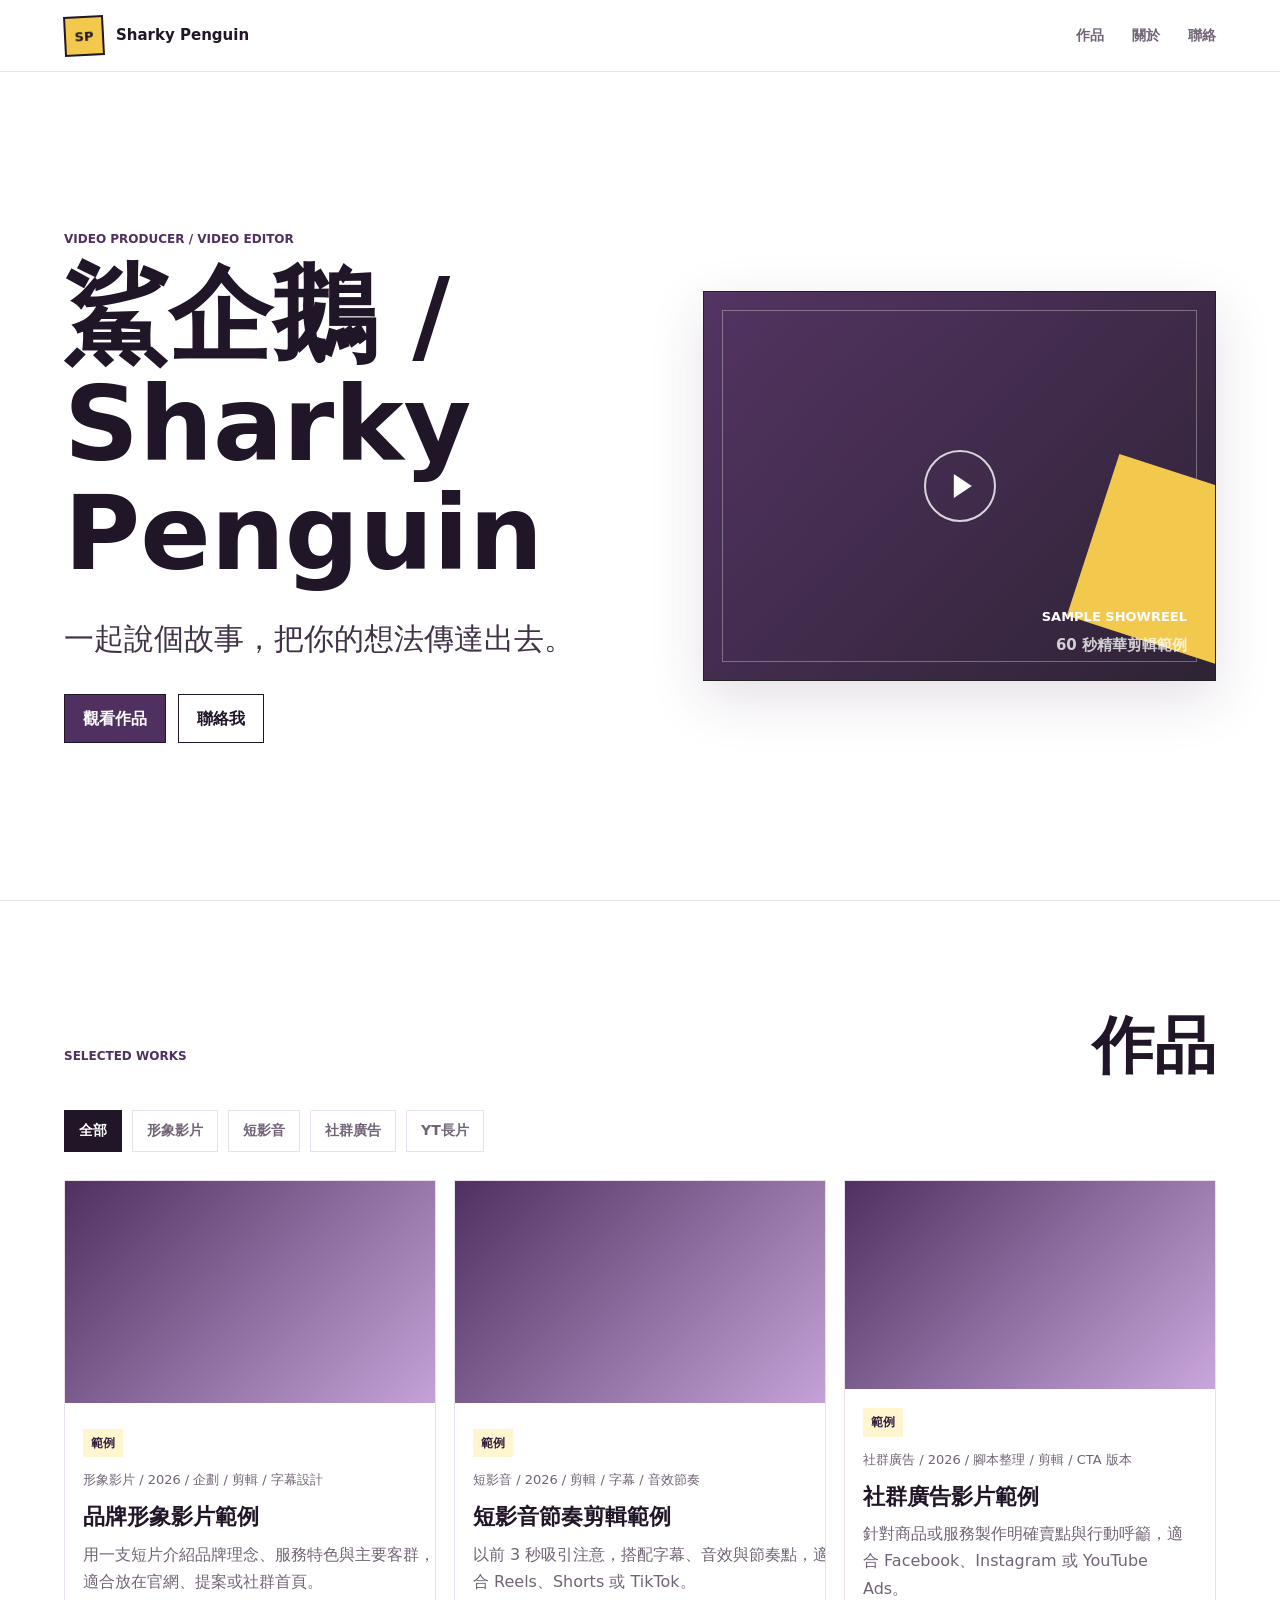
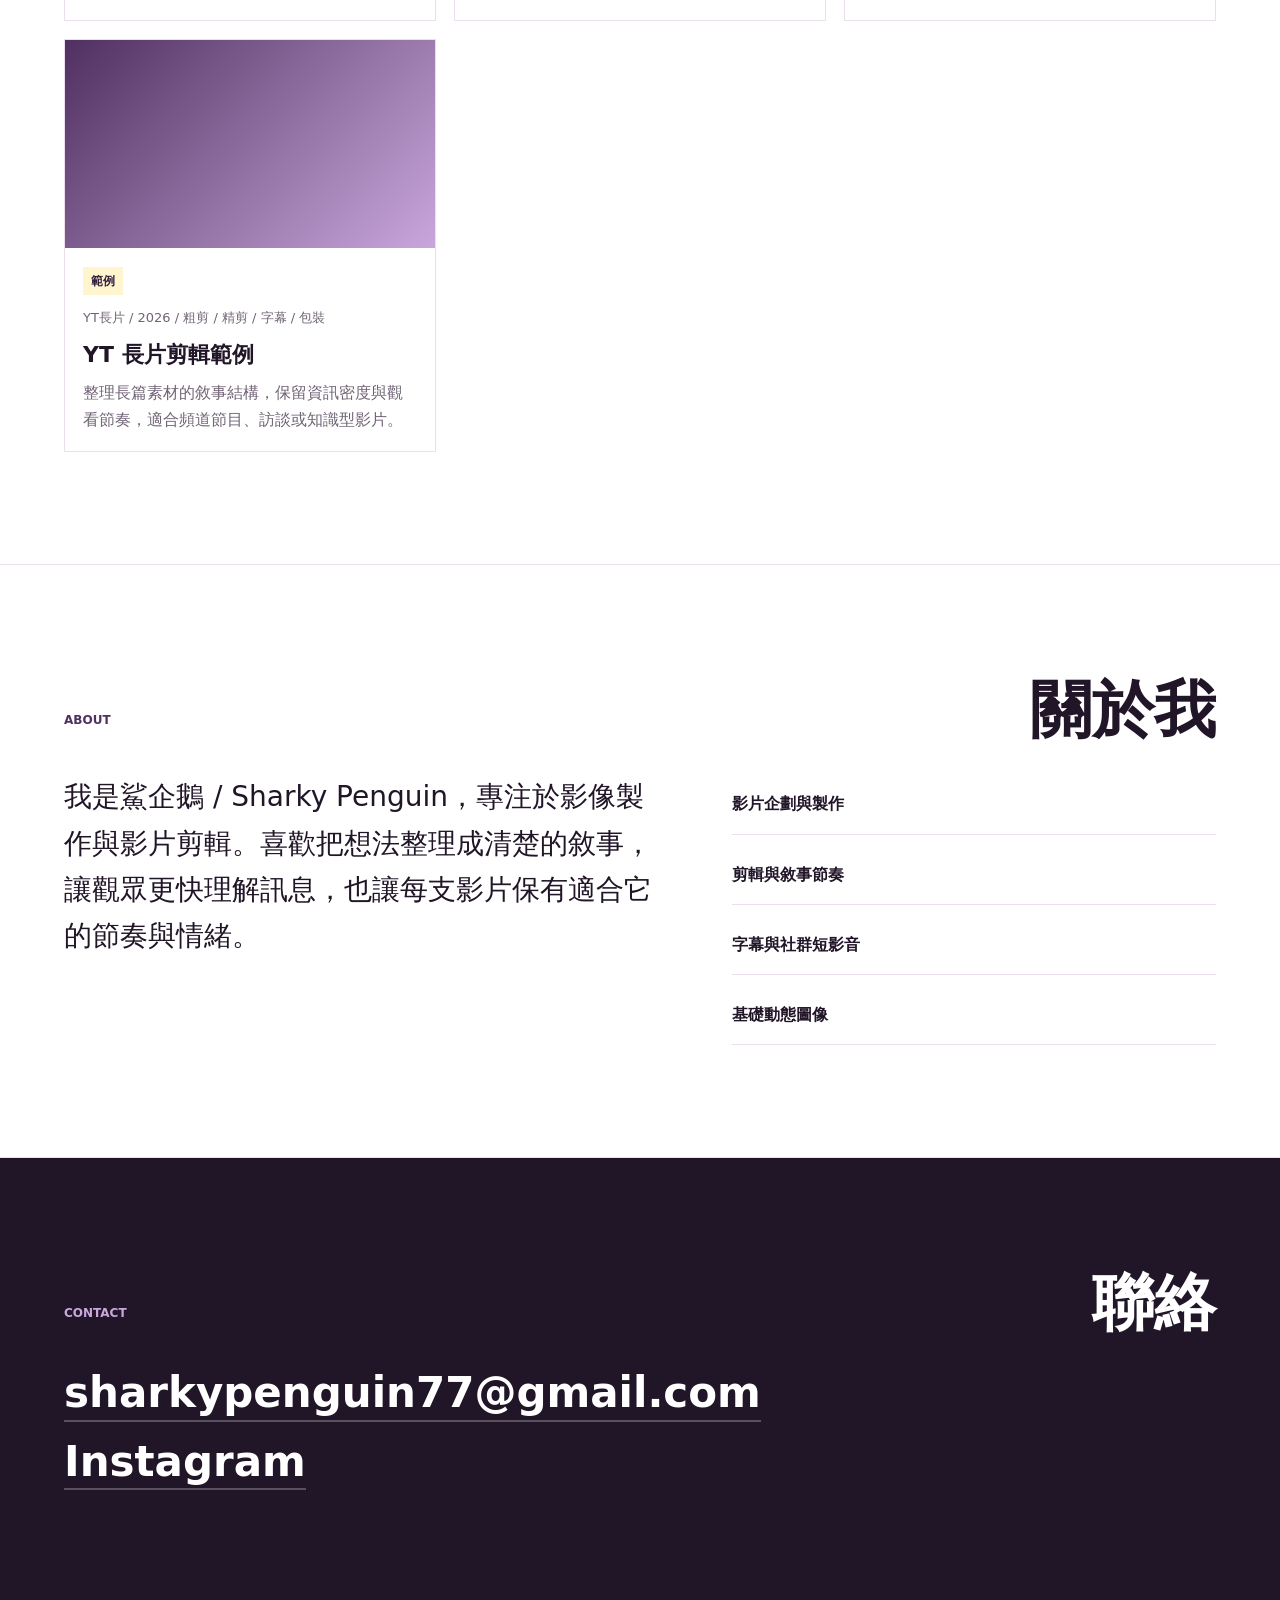
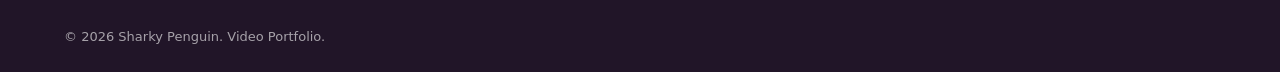
==== index.html @ 0fecf5c3 "Create portfolio site" ====
<!doctype html>
<html lang="zh-Hant">
  <head>
    <meta charset="UTF-8" />
    <meta name="viewport" content="width=device-width, initial-scale=1.0" />
    <meta
      name="description"
      content="鯊企鵝 / Sharky Penguin 的影片作品集，展示影像製作與剪輯作品。"
    />
    <title>鯊企鵝 / Sharky Penguin Portfolio</title>
    <link rel="stylesheet" href="styles.css" />
  </head>
  <body>
    <header class="site-header">
      <a class="brand" href="#top" aria-label="回到首頁">
        <span class="brand-mark" aria-hidden="true">SP</span>
        <span class="brand-text">Sharky Penguin</span>
      </a>
      <nav class="site-nav" aria-label="主要導覽">
        <a href="#works">作品</a>
        <a href="#about">關於</a>
        <a href="#contact">聯絡</a>
      </nav>
    </header>

    <main id="top">
      <section class="hero" aria-labelledby="hero-title">
        <div class="hero-copy">
          <p class="eyebrow">Video Producer / Video Editor</p>
          <h1 id="hero-title">鯊企鵝 / Sharky Penguin</h1>
          <p class="hero-intro">一起說個故事，把你的想法傳達出去。</p>
          <div class="hero-actions">
            <a class="button primary" href="#works">觀看作品</a>
            <a class="button secondary" href="mailto:sharkypenguin77@gmail.com">聯絡我</a>
          </div>
        </div>

        <div class="showreel-panel" aria-label="Showreel 預留區">
          <div class="reel-frame">
            <div class="play-symbol" aria-hidden="true"></div>
            <div class="reel-copy">
              <span>Sample Showreel</span>
              <p>60 秒精華剪輯範例</p>
            </div>
          </div>
        </div>
      </section>

      <section class="section works-section" id="works" aria-labelledby="works-title">
        <div class="section-heading">
          <p class="eyebrow">Selected Works</p>
          <h2 id="works-title">作品</h2>
        </div>

        <div class="filter-bar" aria-label="作品分類篩選">
          <button class="filter-button active" type="button" data-filter="all">全部</button>
          <button class="filter-button" type="button" data-filter="brand">形象影片</button>
          <button class="filter-button" type="button" data-filter="short">短影音</button>
          <button class="filter-button" type="button" data-filter="social-ad">社群廣告</button>
          <button class="filter-button" type="button" data-filter="youtube">YT長片</button>
        </div>

        <div class="works-grid" id="works-grid"></div>
        <div class="empty-state" id="empty-state">
          <p class="empty-title">作品準備中</p>
          <p>這裡會放精選影片作品。第一版先保留乾淨空間，等作品資料加入後會自動顯示。</p>
        </div>
      </section>

      <section class="section about-section" id="about" aria-labelledby="about-title">
        <div class="section-heading">
          <p class="eyebrow">About</p>
          <h2 id="about-title">關於我</h2>
        </div>
        <div class="about-layout">
          <p>
            我是鯊企鵝 / Sharky Penguin，專注於影像製作與影片剪輯。喜歡把想法整理成清楚的敘事，
            讓觀眾更快理解訊息，也讓每支影片保有適合它的節奏與情緒。
          </p>
          <ul class="skill-list" aria-label="服務項目">
            <li>影片企劃與製作</li>
            <li>剪輯與敘事節奏</li>
            <li>字幕與社群短影音</li>
            <li>基礎動態圖像</li>
          </ul>
        </div>
      </section>

      <section class="section contact-section" id="contact" aria-labelledby="contact-title">
        <div class="section-heading">
          <p class="eyebrow">Contact</p>
          <h2 id="contact-title">聯絡</h2>
        </div>
        <div class="contact-links">
          <a href="mailto:sharkypenguin77@gmail.com">sharkypenguin77@gmail.com</a>
          <a href="https://www.instagram.com/sharky_penguin/" target="_blank" rel="noreferrer">
            Instagram
          </a>
        </div>
      </section>
    </main>

    <footer class="site-footer">
      <p>© <span id="year"></span> Sharky Penguin. Video Portfolio.</p>
    </footer>

    <script src="works.js"></script>
    <script src="script.js"></script>
  </body>
</html>
---- styles.css ----
:root {
  --bg: #ffffff;
  --surface: #ffffff;
  --ink: #211528;
  --muted: #716476;
  --line: #eadfec;
  --accent: #503060;
  --accent-dark: #33203f;
  --lavender: #f7f1fa;
  --lilac: #c9a7dd;
  --gold: #f2c94c;
  --gold-soft: #fff5cf;
  --shadow: 0 18px 50px rgba(80, 48, 96, 0.15);
}

* {
  box-sizing: border-box;
}

html {
  scroll-behavior: smooth;
}

body {
  margin: 0;
  background: var(--bg);
  color: var(--ink);
  font-family:
    "Inter",
    "Noto Sans TC",
    "Microsoft JhengHei",
    "PingFang TC",
    system-ui,
    sans-serif;
  line-height: 1.7;
}

a {
  color: inherit;
  text-decoration: none;
}

.site-header {
  position: sticky;
  top: 0;
  z-index: 10;
  display: flex;
  align-items: center;
  justify-content: space-between;
  gap: 24px;
  min-height: 72px;
  padding: 14px clamp(20px, 5vw, 72px);
  background: rgba(255, 255, 255, 0.92);
  border-bottom: 1px solid rgba(234, 223, 236, 0.9);
  backdrop-filter: blur(16px);
}

.brand {
  display: inline-flex;
  align-items: center;
  gap: 12px;
  font-weight: 800;
}

.brand-mark {
  display: grid;
  width: 40px;
  height: 40px;
  place-items: center;
  border: 2px solid var(--ink);
  background: var(--gold);
  color: var(--ink);
  font-size: 13px;
  line-height: 1;
  transform: rotate(-3deg);
}

.brand-text {
  font-size: 15px;
}

.site-nav {
  display: flex;
  align-items: center;
  gap: clamp(14px, 3vw, 28px);
  color: var(--muted);
  font-size: 14px;
  font-weight: 700;
}

.site-nav a:hover,
.site-nav a:focus-visible {
  color: var(--ink);
}

.hero {
  display: grid;
  grid-template-columns: minmax(0, 1.05fr) minmax(320px, 0.95fr);
  align-items: center;
  gap: clamp(32px, 6vw, 72px);
  min-height: calc(100vh - 72px);
  padding: clamp(56px, 8vw, 96px) clamp(20px, 5vw, 72px);
}

.hero-copy {
  max-width: 720px;
}

.eyebrow {
  margin: 0 0 12px;
  color: var(--accent);
  font-size: 12px;
  font-weight: 800;
  letter-spacing: 0;
  text-transform: uppercase;
}

h1,
h2 {
  margin: 0;
  line-height: 1.05;
}

h1 {
  max-width: 12ch;
  font-size: clamp(48px, 9vw, 104px);
}

h2 {
  font-size: clamp(34px, 5vw, 62px);
}

.hero-intro {
  max-width: 560px;
  margin: 28px 0 0;
  color: #403247;
  font-size: clamp(20px, 3vw, 30px);
  font-weight: 500;
  line-height: 1.45;
}

.hero-actions {
  display: flex;
  flex-wrap: wrap;
  gap: 12px;
  margin-top: 34px;
}

.button {
  display: inline-flex;
  align-items: center;
  justify-content: center;
  min-height: 48px;
  padding: 10px 18px;
  border: 1px solid var(--ink);
  font-weight: 700;
}

.button.primary {
  background: var(--accent);
  color: white;
}

.button.secondary {
  background: transparent;
}

.button:hover,
.button:focus-visible {
  transform: translateY(-1px);
}

.showreel-panel {
  width: 100%;
}

.reel-frame {
  position: relative;
  display: grid;
  min-height: 390px;
  place-items: center;
  overflow: hidden;
  border: 1px solid #1f2422;
  background:
    linear-gradient(135deg, rgba(80, 48, 96, 0.98), rgba(33, 21, 40, 0.94)),
    radial-gradient(circle at 20% 20%, rgba(242, 201, 76, 0.5), transparent 32%);
  box-shadow: var(--shadow);
  color: white;
}

.reel-frame::before {
  position: absolute;
  inset: 18px;
  border: 1px solid rgba(255, 255, 255, 0.32);
  content: "";
}

.reel-frame::after {
  position: absolute;
  right: -44px;
  bottom: 34px;
  width: 170px;
  height: 170px;
  background: var(--gold);
  content: "";
  transform: rotate(18deg);
}

.play-symbol {
  position: relative;
  z-index: 1;
  width: 72px;
  height: 72px;
  border: 2px solid rgba(255, 255, 255, 0.8);
  border-radius: 50%;
}

.play-symbol::after {
  position: absolute;
  top: 50%;
  left: 52%;
  width: 0;
  height: 0;
  border-top: 12px solid transparent;
  border-bottom: 12px solid transparent;
  border-left: 18px solid white;
  content: "";
  transform: translate(-40%, -50%);
}

.reel-copy {
  position: absolute;
  right: 28px;
  bottom: 22px;
  z-index: 1;
  text-align: right;
}

.reel-copy span {
  display: block;
  margin: 0;
  font-size: 13px;
  font-weight: 800;
  text-transform: uppercase;
}

.reel-copy p {
  margin: 4px 0 0;
  color: rgba(255, 255, 255, 0.78);
  font-size: 15px;
  font-weight: 700;
}

.section {
  padding: clamp(64px, 9vw, 112px) clamp(20px, 5vw, 72px);
  border-top: 1px solid var(--line);
}

.section-heading {
  display: flex;
  align-items: end;
  justify-content: space-between;
  gap: 24px;
  margin-bottom: 32px;
}

.filter-bar {
  display: flex;
  flex-wrap: wrap;
  gap: 10px;
  margin-bottom: 28px;
}

.filter-button {
  min-height: 42px;
  border: 1px solid var(--line);
  background: transparent;
  color: var(--muted);
  cursor: pointer;
  font: inherit;
  font-size: 14px;
  font-weight: 700;
  padding: 8px 14px;
}

.filter-button.active,
.filter-button:hover,
.filter-button:focus-visible {
  border-color: var(--ink);
  background: var(--ink);
  color: white;
}

.works-grid {
  display: grid;
  grid-template-columns: repeat(3, minmax(0, 1fr));
  gap: 18px;
}

.work-card {
  display: grid;
  min-height: 100%;
  overflow: hidden;
  border: 1px solid var(--line);
  background: var(--surface);
}

.work-thumb {
  aspect-ratio: 16 / 9;
  background: linear-gradient(135deg, #503060, #c9a7dd);
}

.work-body {
  padding: 18px;
}

.work-meta {
  display: flex;
  flex-wrap: wrap;
  gap: 8px;
  margin-bottom: 12px;
  color: var(--muted);
  font-size: 13px;
}

.work-tag {
  display: inline-flex;
  width: fit-content;
  margin-bottom: 12px;
  padding: 4px 8px;
  background: var(--gold-soft);
  color: var(--accent-dark);
  font-size: 12px;
  font-weight: 800;
}

.work-card h3 {
  margin: 0 0 10px;
  font-size: 22px;
  line-height: 1.25;
}

.work-card p {
  margin: 0;
  color: var(--muted);
}

.work-link {
  display: inline-flex;
  margin-top: 16px;
  color: var(--accent-dark);
  font-weight: 800;
}

.empty-state {
  display: grid;
  min-height: 260px;
  place-items: center;
  padding: 40px 20px;
  border: 1px dashed #cdbbd6;
  background: rgba(255, 255, 255, 0.58);
  text-align: center;
}

.empty-state[hidden] {
  display: none;
}

.empty-state p {
  max-width: 560px;
  margin: 0;
  color: var(--muted);
}

.empty-title {
  color: var(--ink) !important;
  font-size: 26px;
  font-weight: 800;
}

.about-layout {
  display: grid;
  grid-template-columns: minmax(0, 1.1fr) minmax(260px, 0.9fr);
  gap: clamp(28px, 6vw, 80px);
  align-items: start;
}

.about-layout p {
  max-width: 760px;
  margin: 0;
  font-size: clamp(20px, 2.5vw, 28px);
  line-height: 1.65;
}

.skill-list {
  display: grid;
  gap: 10px;
  margin: 0;
  padding: 0;
  list-style: none;
}

.skill-list li {
  padding: 16px 0;
  border-bottom: 1px solid var(--line);
  font-weight: 700;
}

.contact-section {
  background: #211528;
  color: white;
}

.contact-section .eyebrow {
  color: var(--lilac);
}

.contact-links {
  display: grid;
  gap: 14px;
  font-size: clamp(22px, 4vw, 42px);
  font-weight: 800;
  line-height: 1.25;
}

.contact-links a {
  width: fit-content;
  border-bottom: 2px solid rgba(255, 255, 255, 0.25);
}

.contact-links a:hover,
.contact-links a:focus-visible {
  border-color: var(--gold);
}

.site-footer {
  padding: 24px clamp(20px, 5vw, 72px);
  background: #211528;
  color: rgba(255, 255, 255, 0.6);
  font-size: 13px;
}

.site-footer p {
  margin: 0;
}

@media (max-width: 900px) {
  .hero,
  .about-layout {
    grid-template-columns: 1fr;
  }

  .hero {
    min-height: auto;
  }

  .works-grid {
    grid-template-columns: repeat(2, minmax(0, 1fr));
  }
}

@media (max-width: 640px) {
  .site-header {
    align-items: flex-start;
    flex-direction: column;
    gap: 10px;
    min-height: 96px;
  }

  .site-nav {
    width: 100%;
    justify-content: space-between;
  }

  h1 {
    font-size: 48px;
  }

  .reel-frame {
    min-height: 260px;
  }

  .section-heading {
    align-items: start;
    flex-direction: column;
  }

  .works-grid {
    grid-template-columns: 1fr;
  }

  .contact-links {
    font-size: 22px;
  }
}
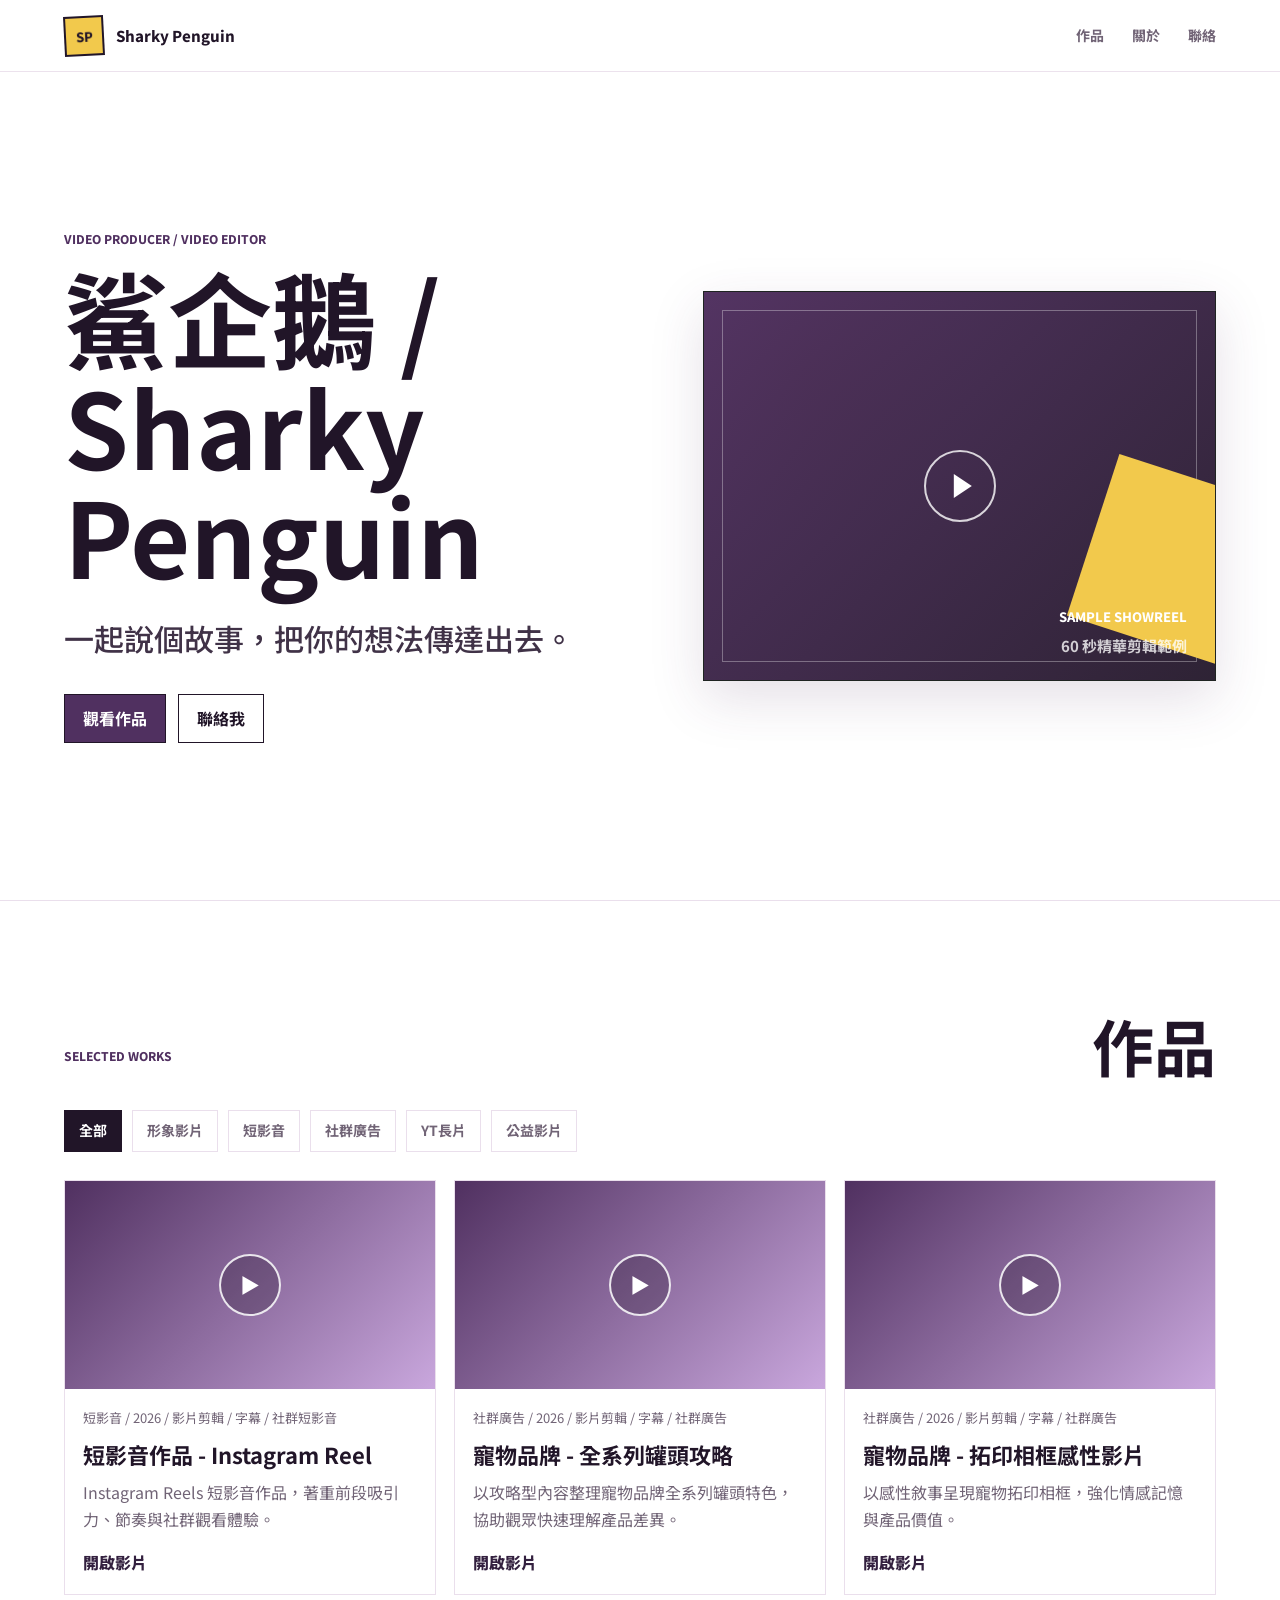
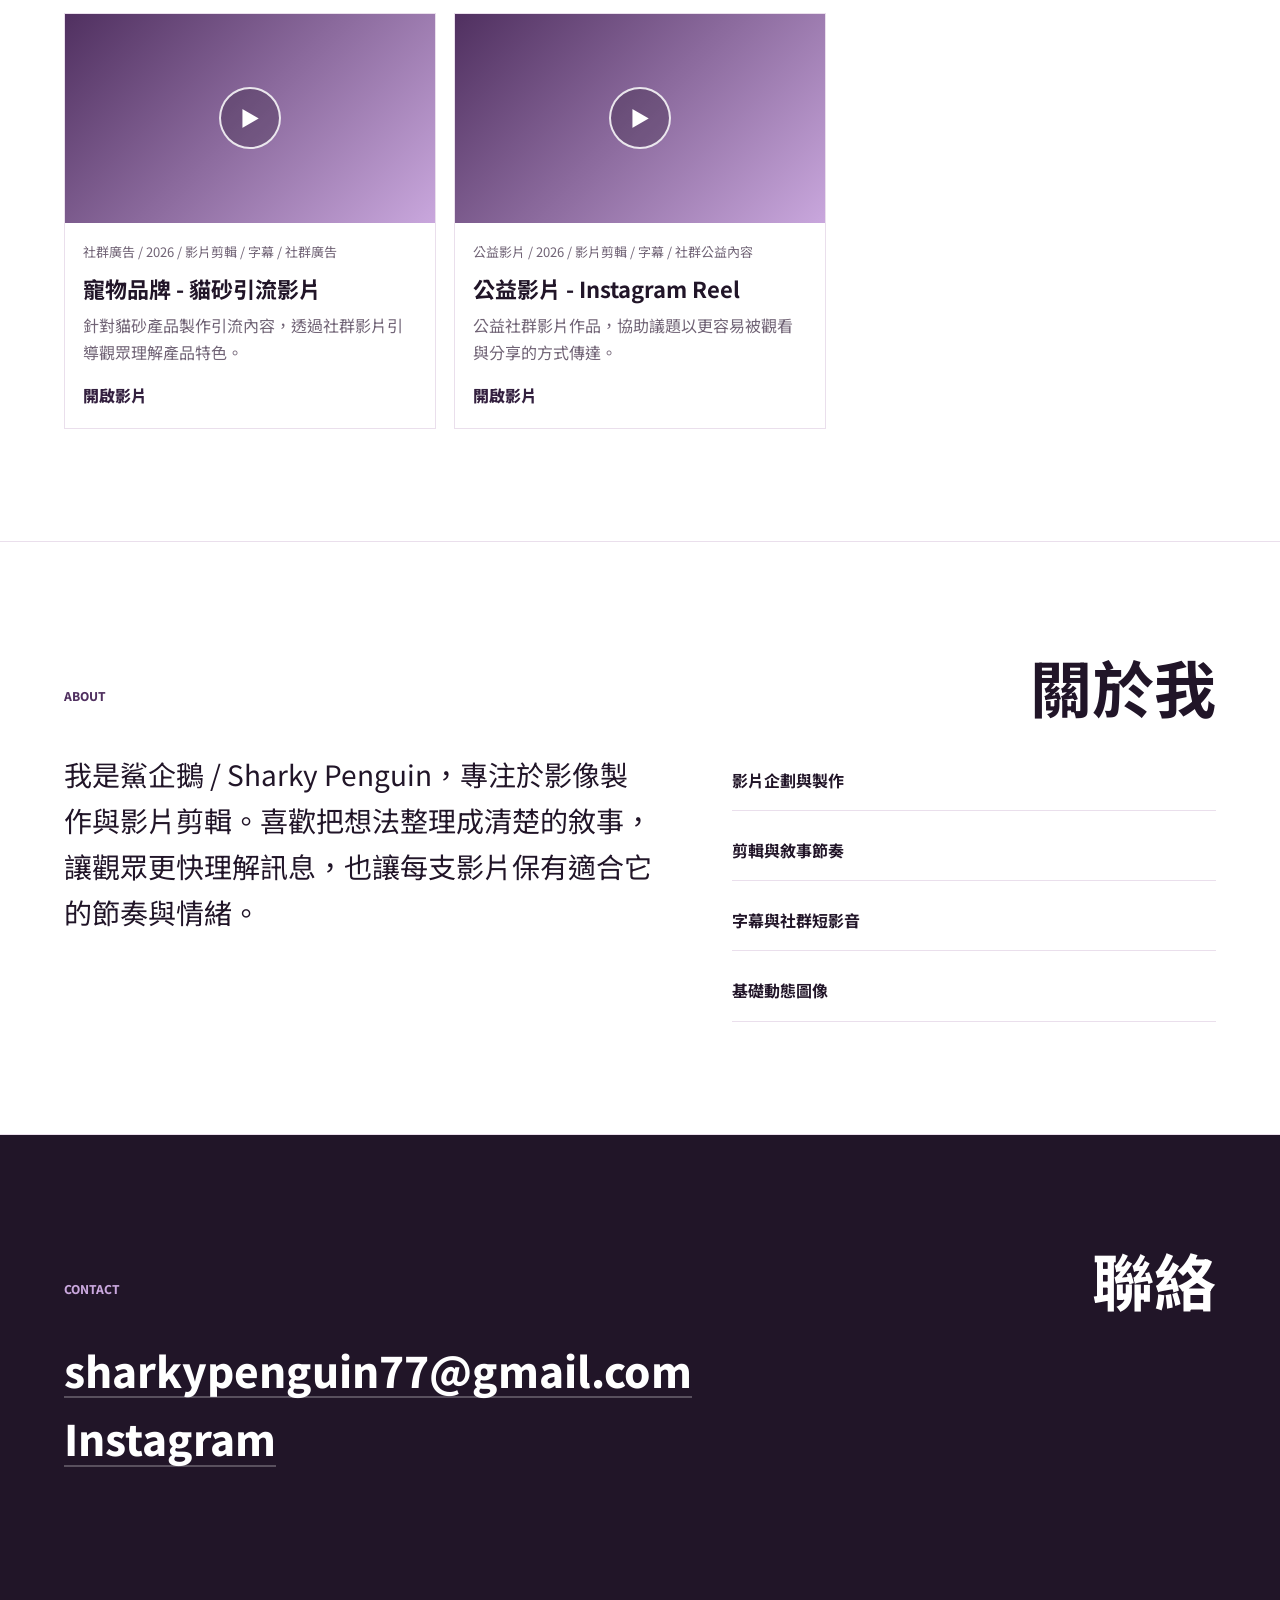
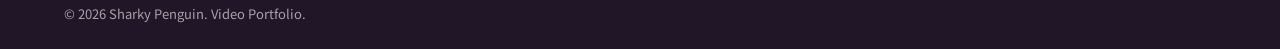
==== commit e956506e: "Add portfolio works and nonprofit category" ====
--- a/index.html
+++ b/index.html
@@ -58,6 +58,7 @@
           <button class="filter-button" type="button" data-filter="short">短影音</button>
           <button class="filter-button" type="button" data-filter="social-ad">社群廣告</button>
           <button class="filter-button" type="button" data-filter="youtube">YT長片</button>
+          <button class="filter-button" type="button" data-filter="nonprofit">公益影片</button>
         </div>
 
         <div class="works-grid" id="works-grid"></div>
@@ -66,6 +67,18 @@
           <p>這裡會放精選影片作品。第一版先保留乾淨空間，等作品資料加入後會自動顯示。</p>
         </div>
       </section>
+
+      <div class="video-modal" id="video-modal" hidden>
+        <div class="video-modal-backdrop" data-close-modal></div>
+        <div class="video-modal-panel" role="dialog" aria-modal="true" aria-labelledby="video-modal-title">
+          <button class="video-modal-close" type="button" aria-label="關閉影片" data-close-modal>×</button>
+          <div class="video-frame" id="video-frame"></div>
+          <div class="video-modal-info">
+            <p class="eyebrow">Now Playing</p>
+            <h2 id="video-modal-title">作品影片</h2>
+          </div>
+        </div>
+      </div>
 
       <section class="section about-section" id="about" aria-labelledby="about-title">
         <div class="section-heading">
--- a/styles.css
+++ b/styles.css
@@ -1,3 +1,5 @@
+@import url("https://fonts.googleapis.com/css2?family=Noto+Sans+TC:wght@400;500;700;800&display=swap");
+
 :root {
   --bg: #ffffff;
   --surface: #ffffff;
@@ -26,7 +28,6 @@
   background: var(--bg);
   color: var(--ink);
   font-family:
-    "Inter",
     "Noto Sans TC",
     "Microsoft JhengHei",
     "PingFang TC",
@@ -306,8 +307,26 @@
 }
 
 .work-thumb {
+  position: relative;
   aspect-ratio: 16 / 9;
   background: linear-gradient(135deg, #503060, #c9a7dd);
+}
+
+.work-thumb.has-video::after {
+  position: absolute;
+  inset: 0;
+  display: grid;
+  width: 58px;
+  height: 58px;
+  place-items: center;
+  margin: auto;
+  border: 2px solid rgba(255, 255, 255, 0.86);
+  border-radius: 50%;
+  background: rgba(33, 21, 40, 0.28);
+  color: white;
+  content: "▶";
+  font-size: 20px;
+  line-height: 1;
 }
 
 .work-body {
@@ -347,9 +366,76 @@
 
 .work-link {
   display: inline-flex;
+  border: 0;
+  background: transparent;
+  cursor: pointer;
+  font: inherit;
   margin-top: 16px;
+  padding: 0;
   color: var(--accent-dark);
   font-weight: 800;
+}
+
+.video-modal {
+  position: fixed;
+  inset: 0;
+  z-index: 50;
+  display: grid;
+  place-items: center;
+  padding: 20px;
+}
+
+.video-modal[hidden] {
+  display: none;
+}
+
+.video-modal-backdrop {
+  position: absolute;
+  inset: 0;
+  background: rgba(33, 21, 40, 0.72);
+}
+
+.video-modal-panel {
+  position: relative;
+  z-index: 1;
+  width: min(980px, 100%);
+  background: white;
+  box-shadow: 0 30px 80px rgba(33, 21, 40, 0.32);
+}
+
+.video-modal-close {
+  position: absolute;
+  top: -46px;
+  right: 0;
+  display: grid;
+  width: 40px;
+  height: 40px;
+  place-items: center;
+  border: 1px solid rgba(255, 255, 255, 0.6);
+  background: transparent;
+  color: white;
+  cursor: pointer;
+  font-size: 28px;
+  line-height: 1;
+}
+
+.video-frame {
+  aspect-ratio: 16 / 9;
+  background: #211528;
+}
+
+.video-frame iframe {
+  width: 100%;
+  height: 100%;
+  border: 0;
+}
+
+.video-modal-info {
+  padding: 20px;
+}
+
+.video-modal-info h2 {
+  font-size: clamp(24px, 4vw, 40px);
 }
 
 .empty-state {
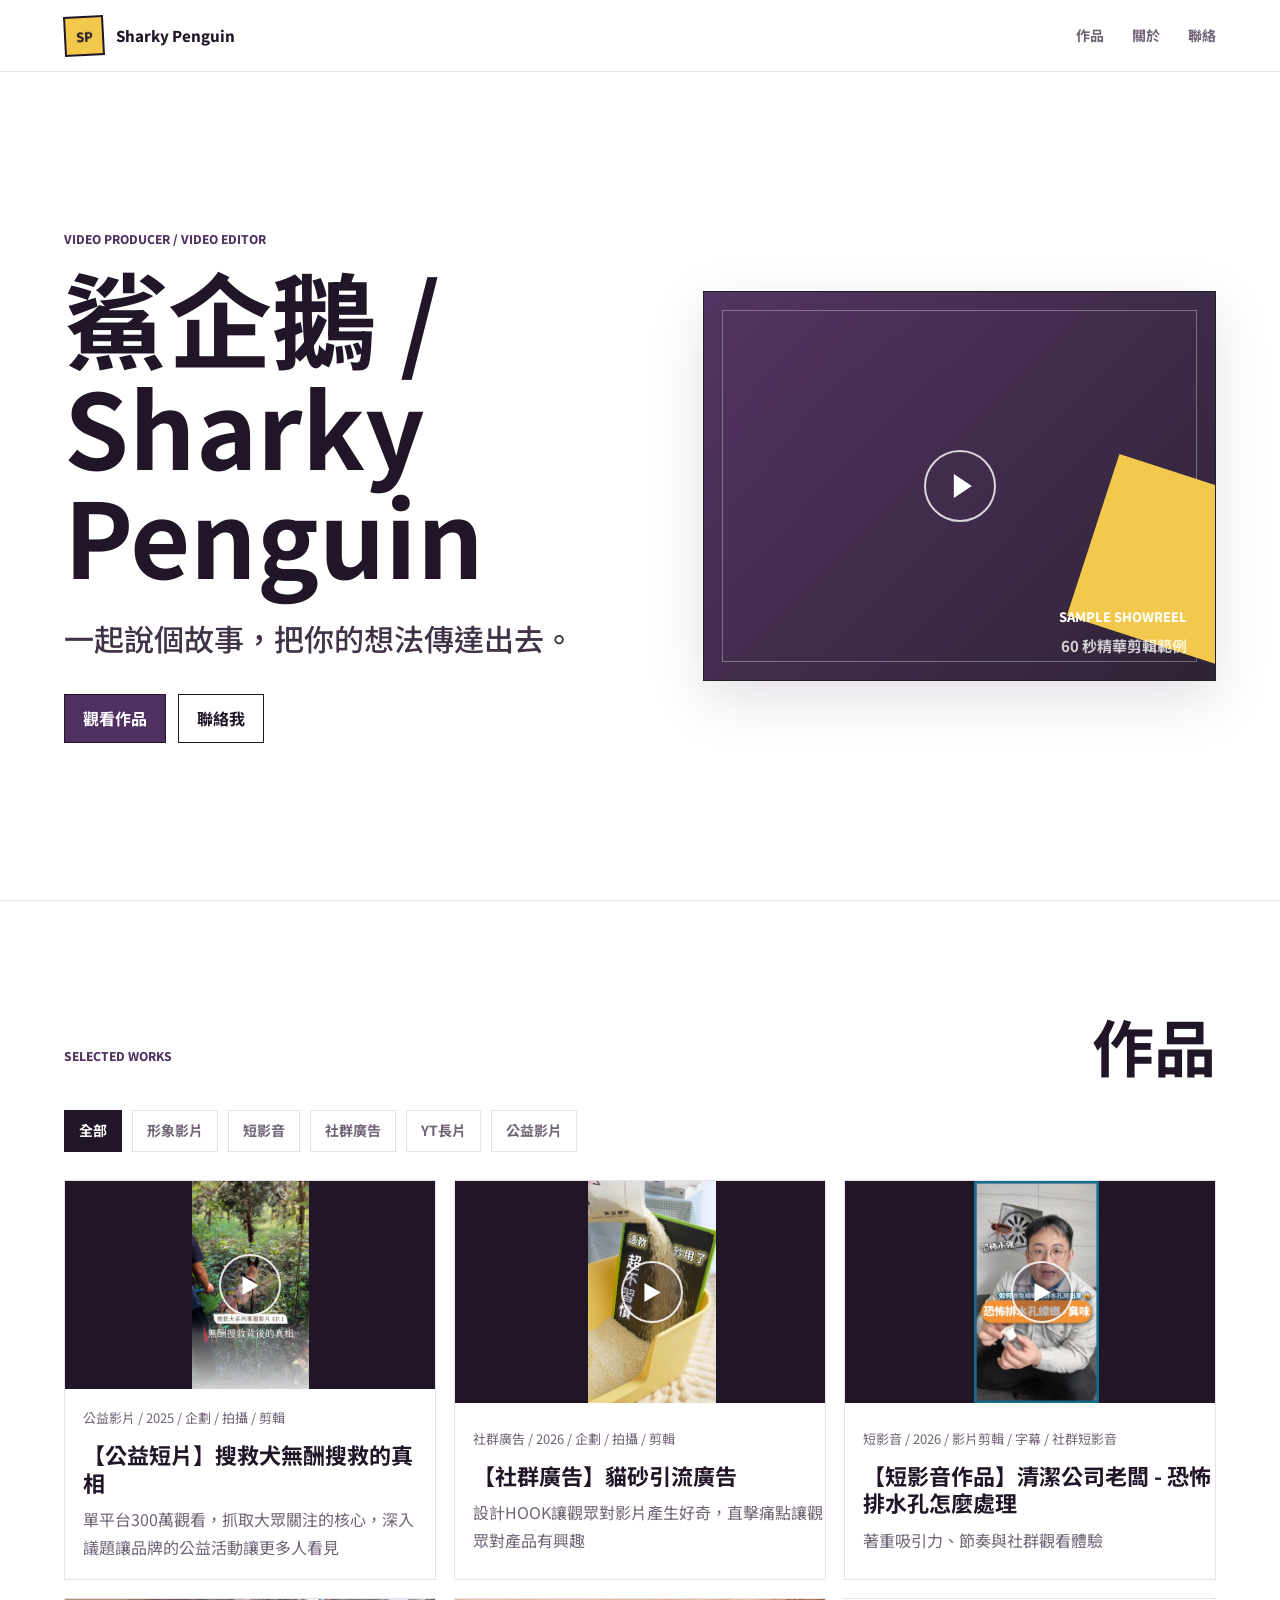
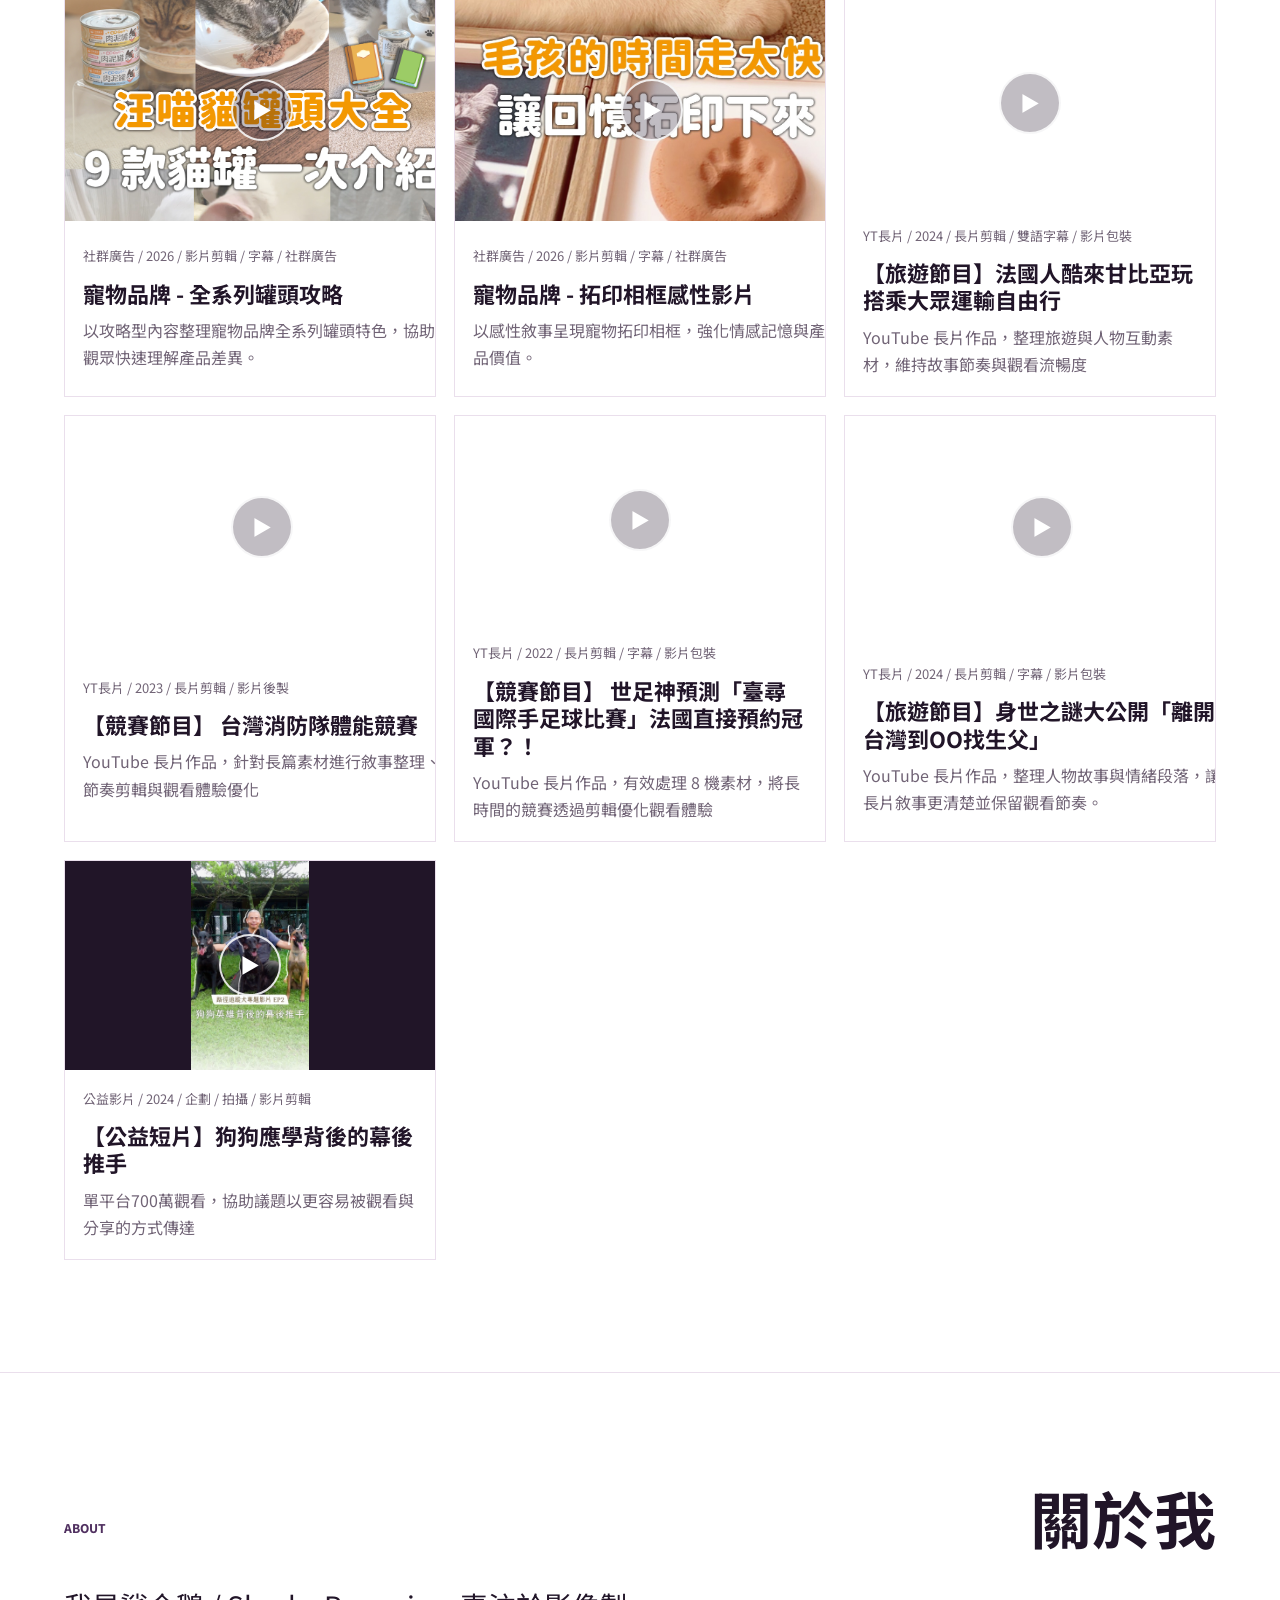
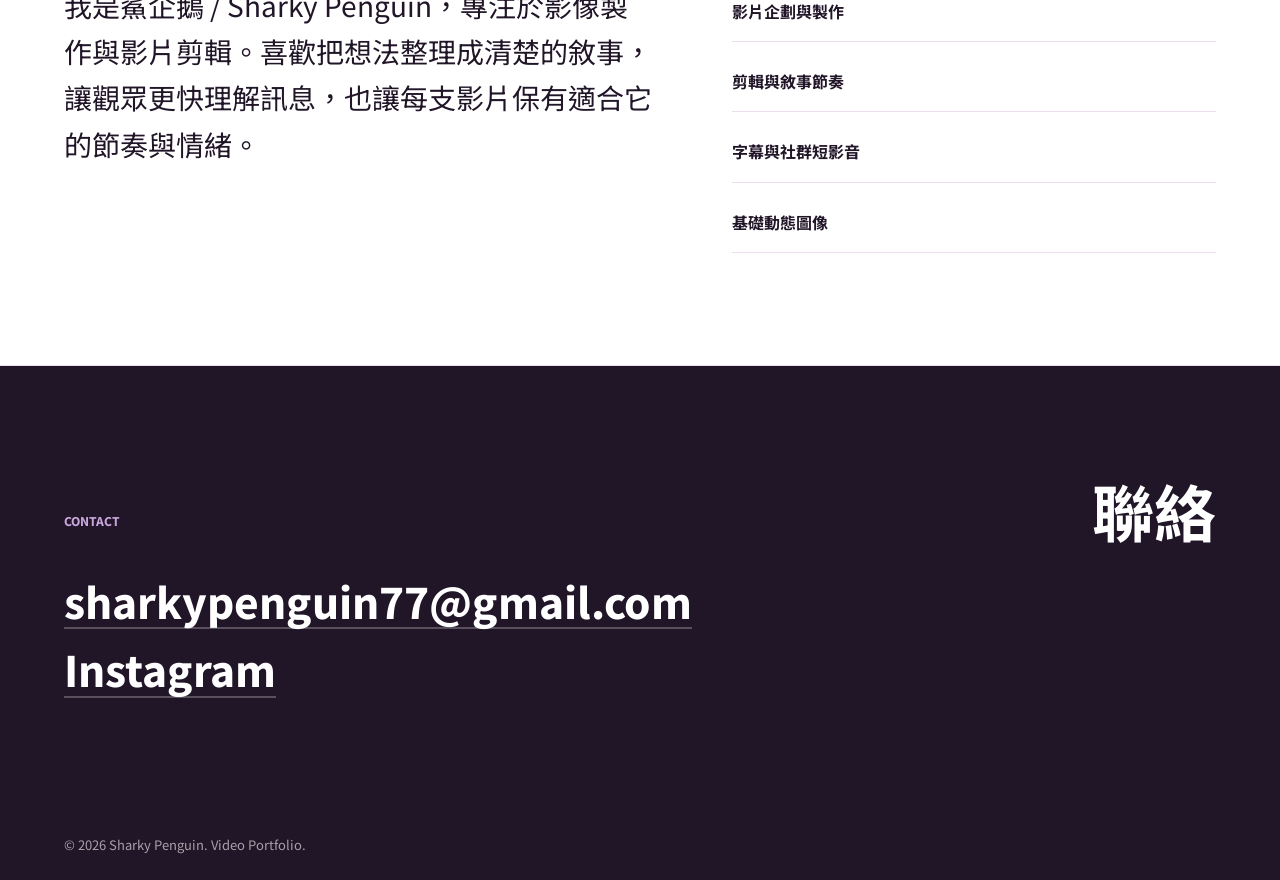
==== commit 76fcc1eb: "Add Facebook embeds and cover fetch" ====
--- a/index.html
+++ b/index.html
@@ -64,7 +64,7 @@
         <div class="works-grid" id="works-grid"></div>
         <div class="empty-state" id="empty-state">
           <p class="empty-title">作品準備中</p>
-          <p>這裡會放精選影片作品。第一版先保留乾淨空間，等作品資料加入後會自動顯示。</p>
+          <p>等作品資料加入後會自動顯示</p>
         </div>
       </section>
 
--- a/styles.css
+++ b/styles.css
@@ -312,6 +312,10 @@
   background: linear-gradient(135deg, #503060, #c9a7dd);
 }
 
+.work-thumb.fit-contain {
+  background-color: #211528;
+}
+
 .work-thumb.has-video::after {
   position: absolute;
   inset: 0;
@@ -329,6 +333,16 @@
   line-height: 1;
 }
 
+.work-thumb.has-video {
+  cursor: pointer;
+}
+
+.work-thumb.has-video:hover::after,
+.work-thumb.has-video:focus-visible::after {
+  background: rgba(80, 48, 96, 0.72);
+  transform: scale(1.04);
+}
+
 .work-body {
   padding: 18px;
 }
@@ -364,24 +378,14 @@
   color: var(--muted);
 }
 
-.work-link {
-  display: inline-flex;
-  border: 0;
-  background: transparent;
-  cursor: pointer;
-  font: inherit;
-  margin-top: 16px;
-  padding: 0;
-  color: var(--accent-dark);
-  font-weight: 800;
-}
-
 .video-modal {
   position: fixed;
   inset: 0;
   z-index: 50;
   display: grid;
-  place-items: center;
+  align-items: start;
+  justify-items: center;
+  overflow: auto;
   padding: 20px;
 }
 
@@ -399,8 +403,19 @@
   position: relative;
   z-index: 1;
   width: min(980px, 100%);
+  margin: auto 0;
   background: white;
   box-shadow: 0 30px 80px rgba(33, 21, 40, 0.32);
+}
+
+.video-modal-panel.is-instagram {
+  width: min(460px, 100%);
+  margin: 56px 0 24px;
+}
+
+.video-modal-panel.is-facebook {
+  width: min(500px, 100%);
+  margin: 56px 0 24px;
 }
 
 .video-modal-close {
@@ -424,10 +439,46 @@
   background: #211528;
 }
 
+.video-frame.instagram-frame {
+  display: block;
+  aspect-ratio: auto;
+  height: 780px;
+  max-height: none;
+  overflow: hidden;
+  background: #ffffff;
+  padding: 0;
+}
+
+.video-frame.instagram-frame iframe {
+  width: 100%;
+  height: 100%;
+  border: 0;
+}
+
+.video-frame.facebook-frame {
+  aspect-ratio: auto;
+  height: 760px;
+  max-height: 78vh;
+  overflow: hidden;
+  background: #ffffff;
+}
+
+.video-frame.facebook-frame iframe {
+  width: 100%;
+  height: 100%;
+  border: 0;
+}
+
 .video-frame iframe {
   width: 100%;
   height: 100%;
   border: 0;
+}
+
+.video-frame video {
+  width: 100%;
+  height: 100%;
+  background: #211528;
 }
 
 .video-modal-info {
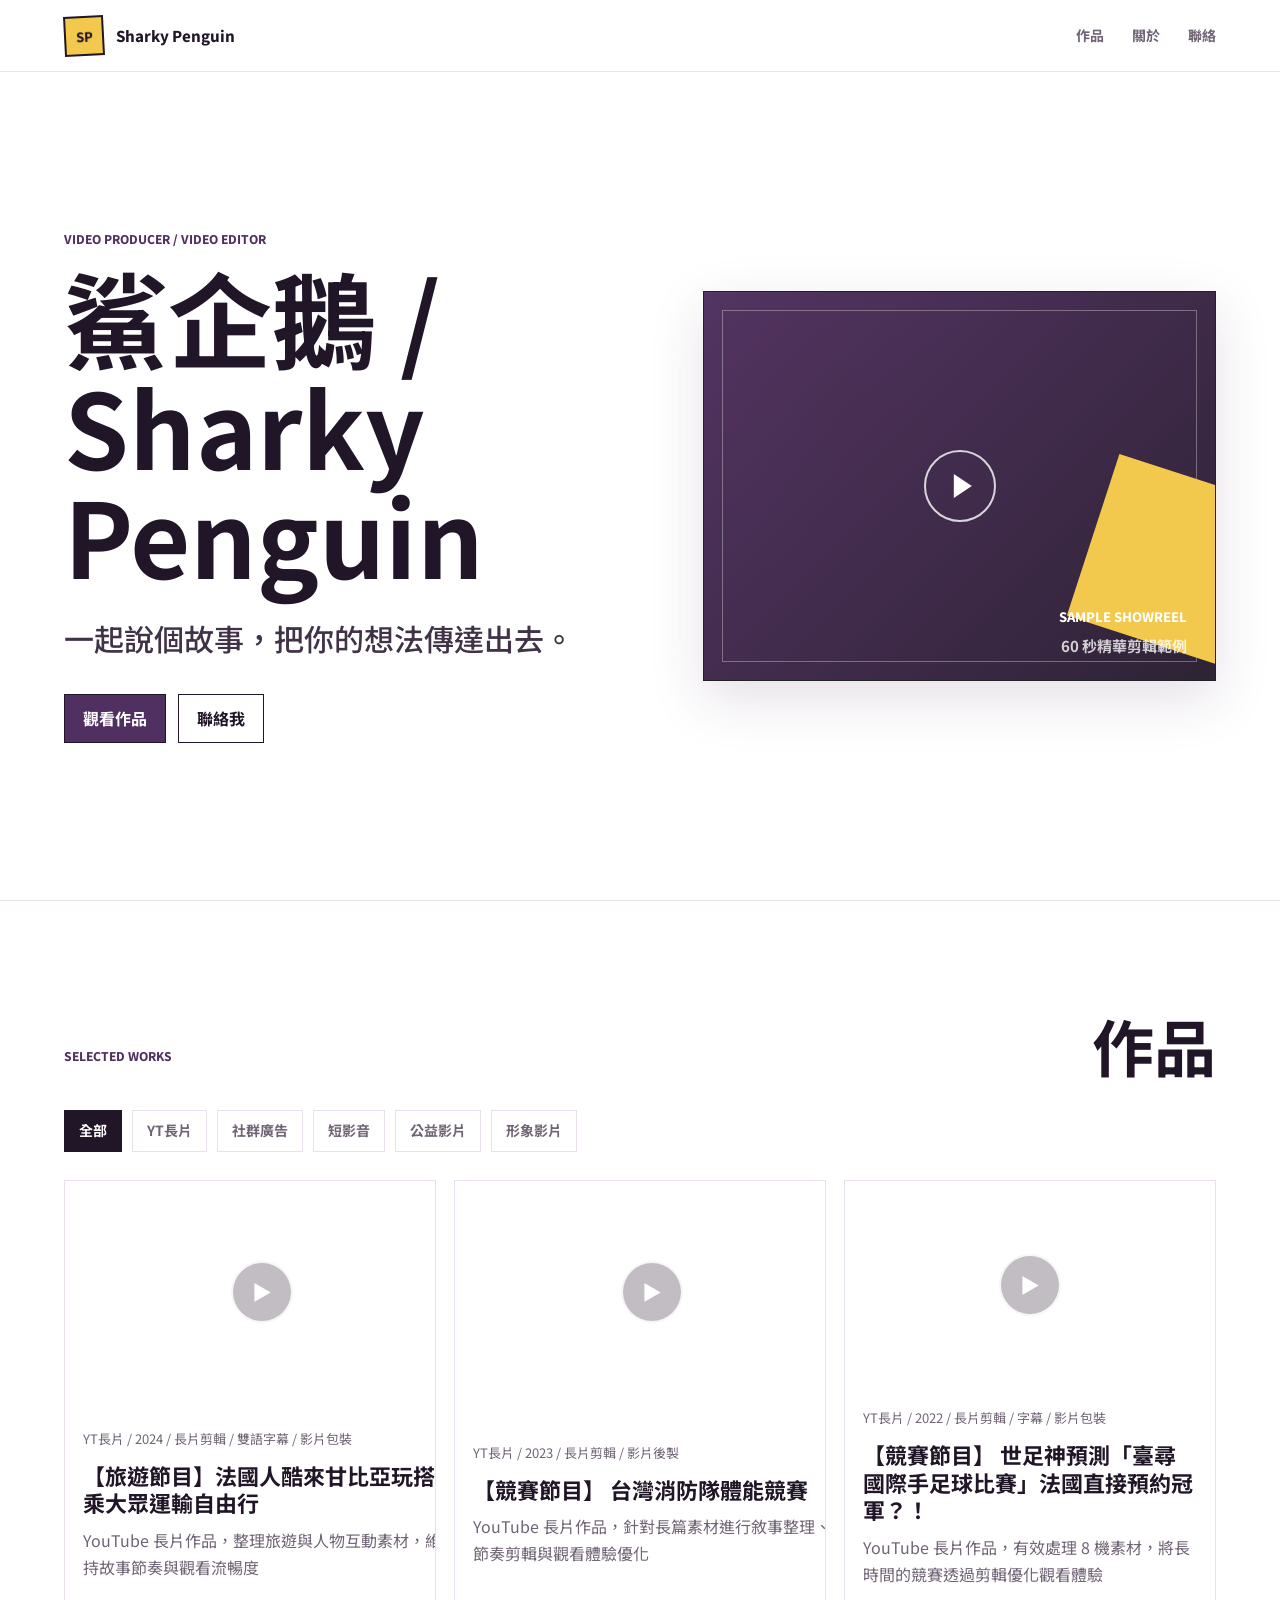
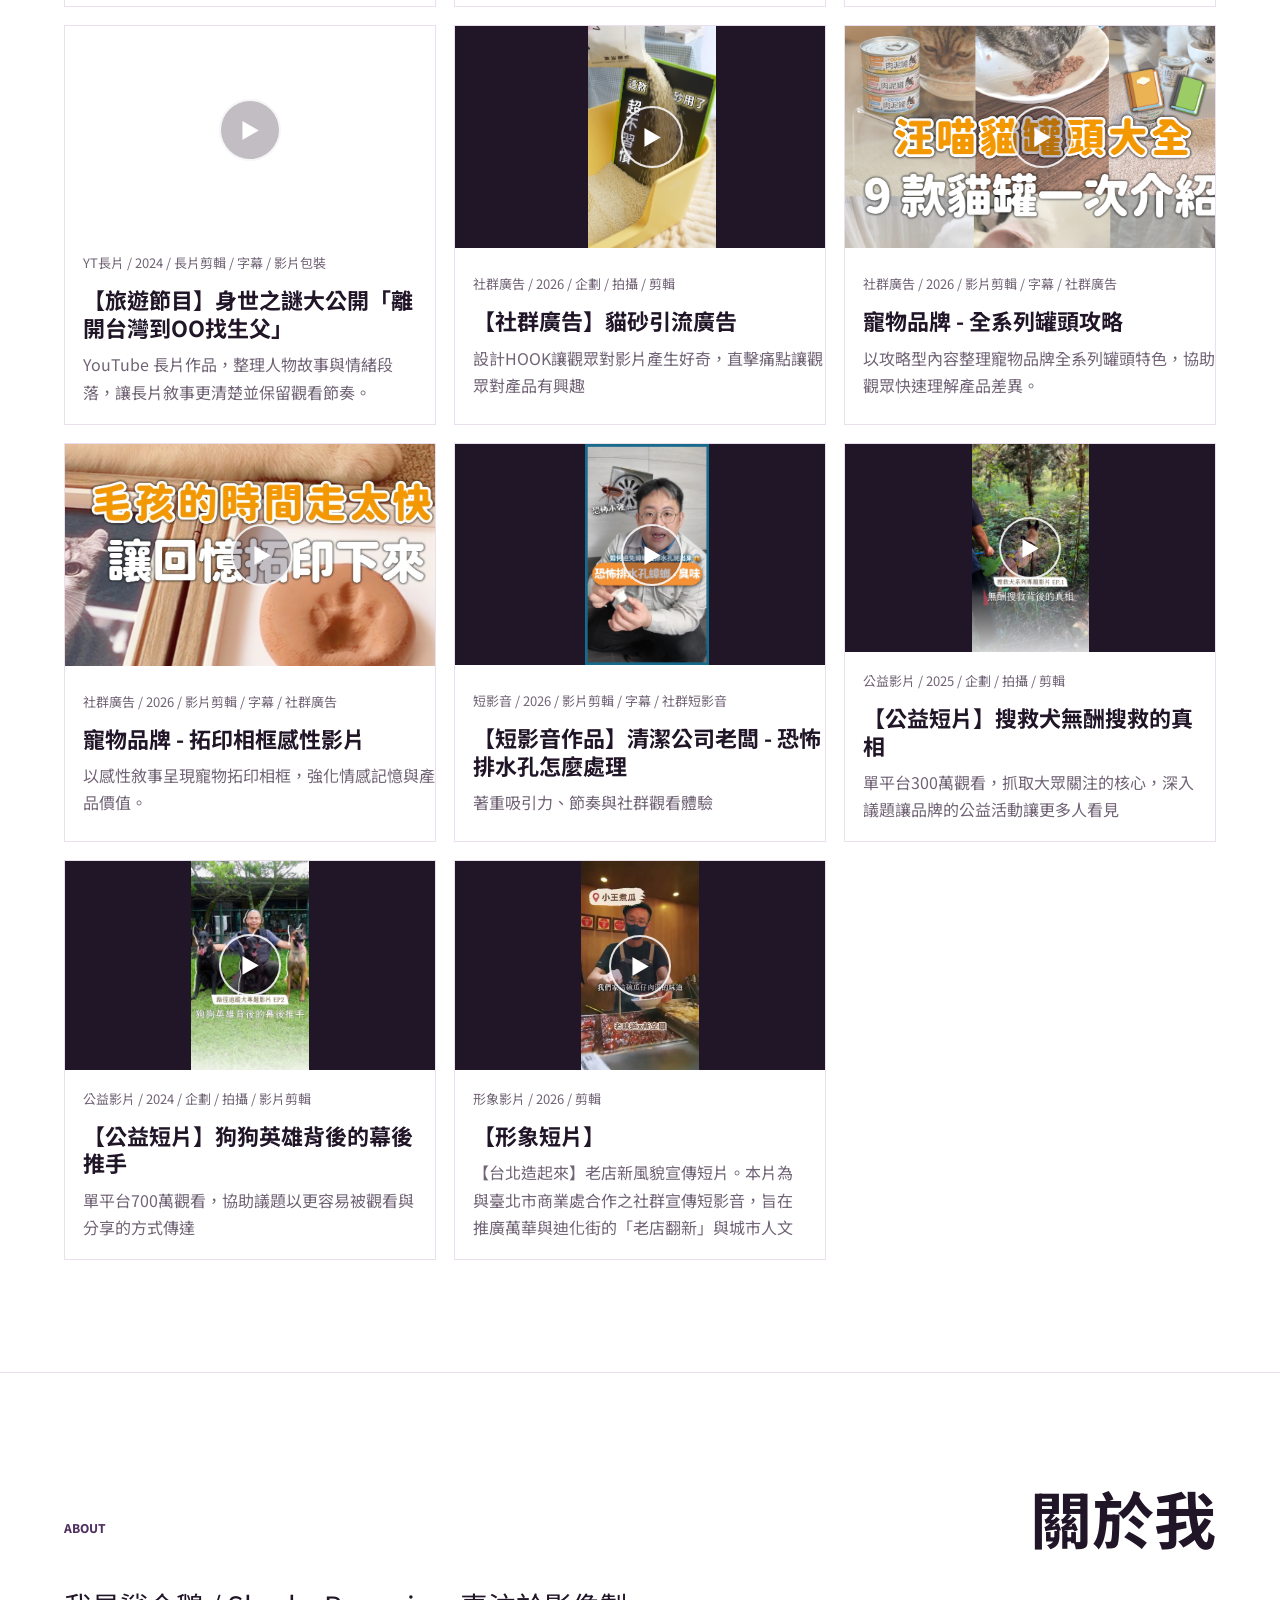
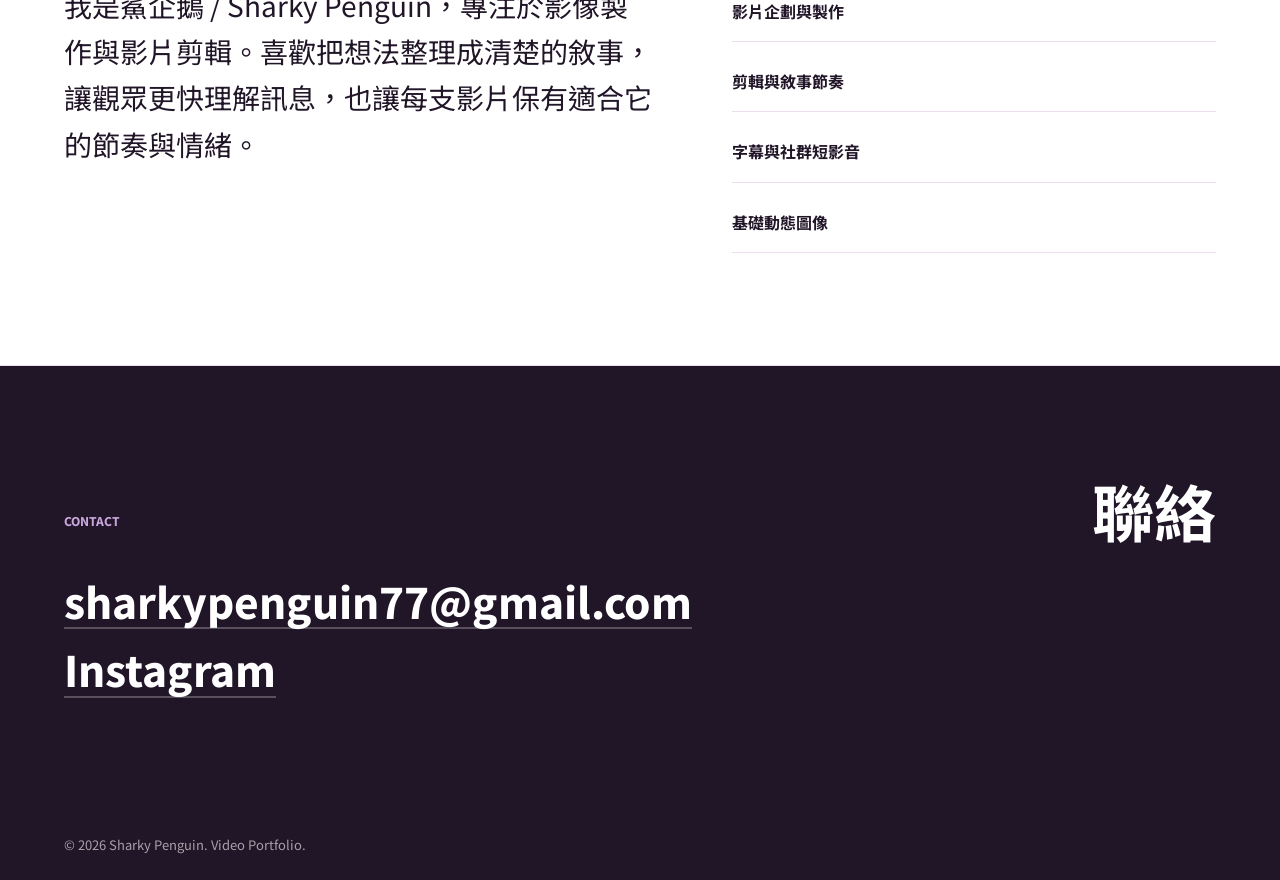
==== commit fd8e479d: "Sort works by category order" ====
--- a/index.html
+++ b/index.html
@@ -54,11 +54,11 @@
 
         <div class="filter-bar" aria-label="作品分類篩選">
           <button class="filter-button active" type="button" data-filter="all">全部</button>
+          <button class="filter-button" type="button" data-filter="youtube">YT長片</button>
+          <button class="filter-button" type="button" data-filter="social-ad">社群廣告</button>
+          <button class="filter-button" type="button" data-filter="short">短影音</button>
+          <button class="filter-button" type="button" data-filter="nonprofit">公益影片</button>
           <button class="filter-button" type="button" data-filter="brand">形象影片</button>
-          <button class="filter-button" type="button" data-filter="short">短影音</button>
-          <button class="filter-button" type="button" data-filter="social-ad">社群廣告</button>
-          <button class="filter-button" type="button" data-filter="youtube">YT長片</button>
-          <button class="filter-button" type="button" data-filter="nonprofit">公益影片</button>
         </div>
 
         <div class="works-grid" id="works-grid"></div>
